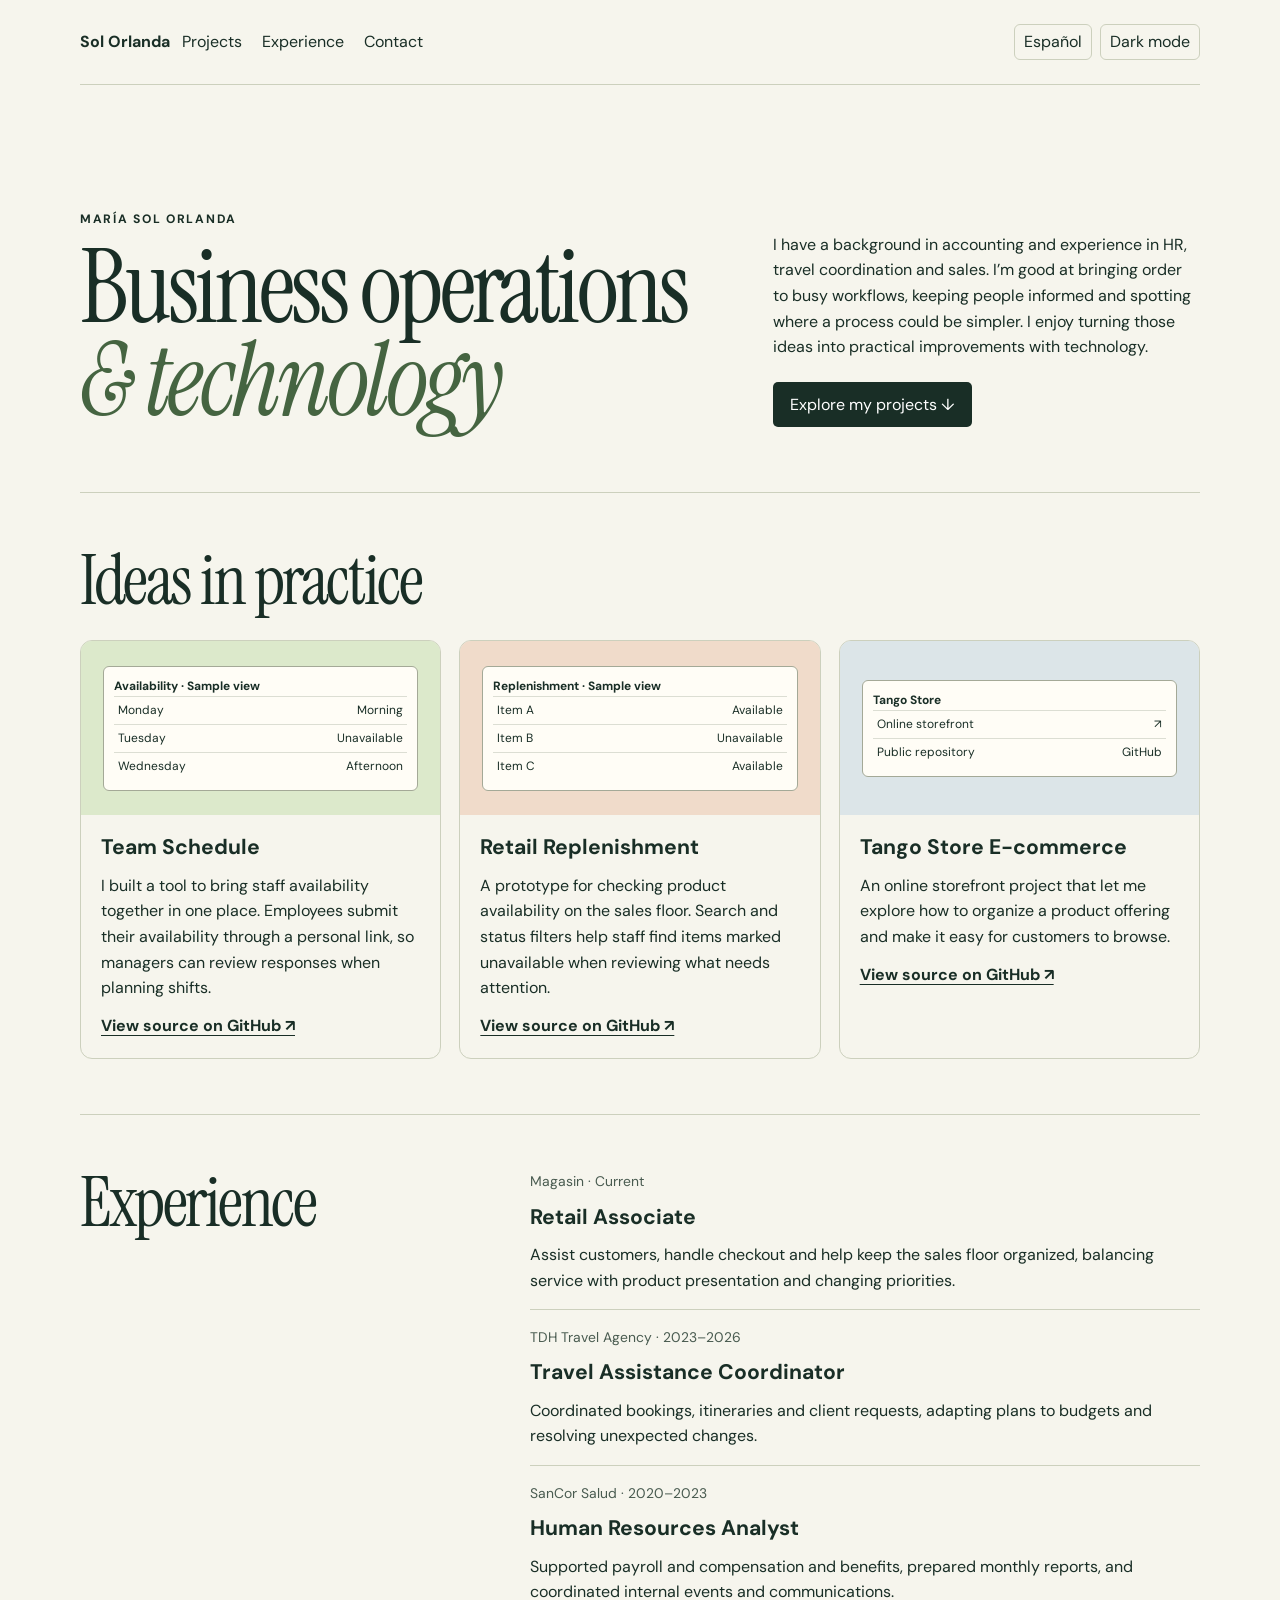
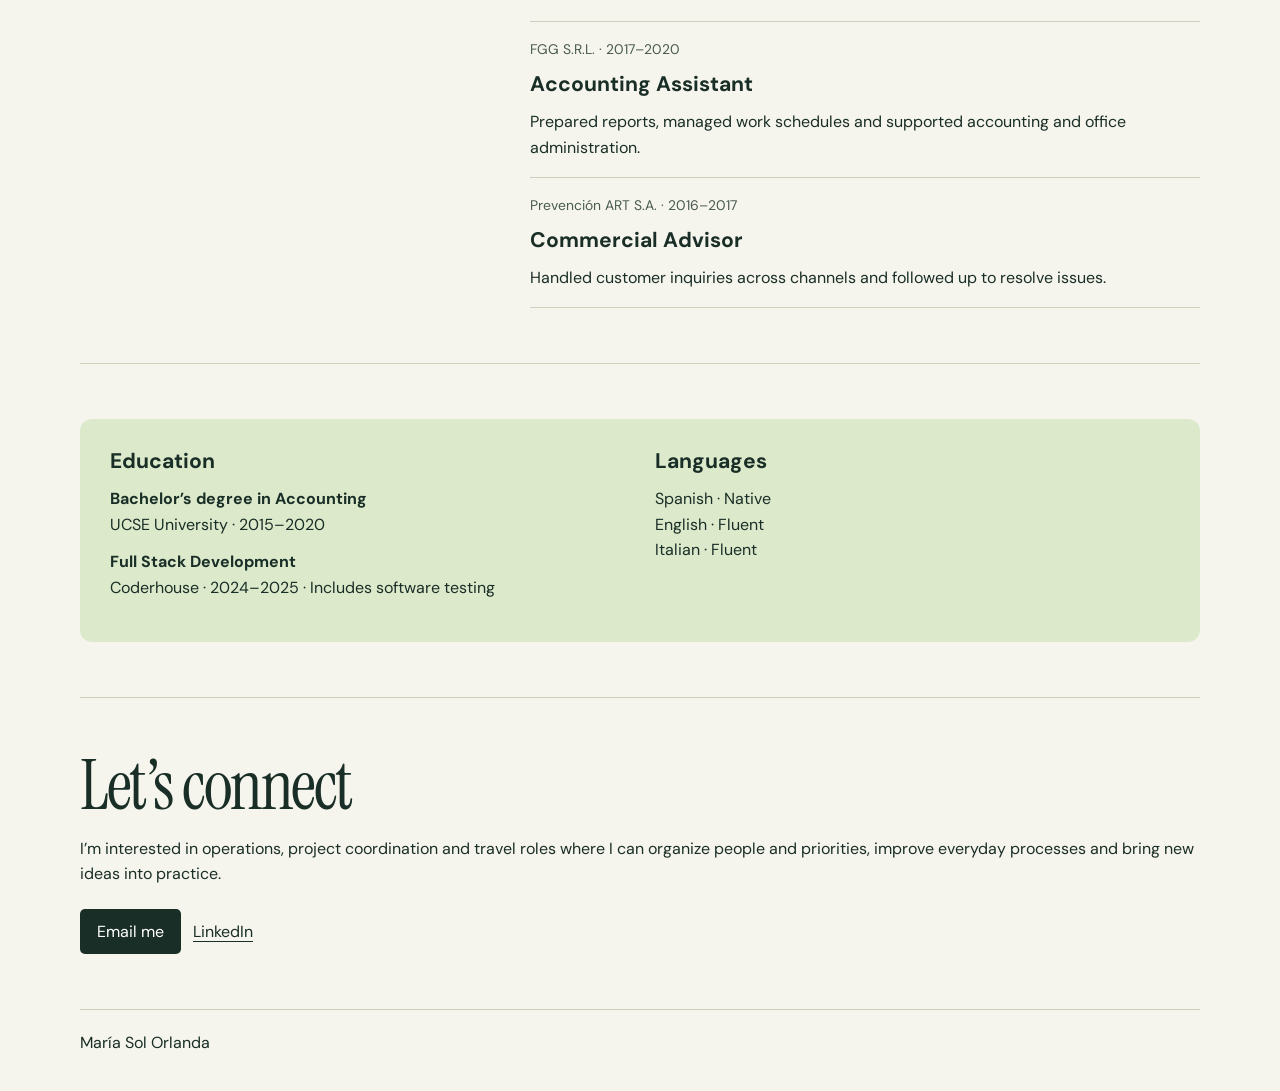
==== index.html @ 8ba1dd9d "Add portfolio index.html" ====
<!doctype html>
<html lang="en">
<head>
<meta charset="utf-8">
<meta name="viewport" content="width=device-width,initial-scale=1">
<meta name="description" content="Sol Orlanda’s portfolio in business operations, coordination and practical innovation.">
<title>Sol Orlanda | Business Operations &amp; Technology</title>
<script src="/preferences.js"></script>
<link rel="stylesheet" href="/style.css">

</head>
<body>
<nav aria-label="Main navigation"><a href="#home"><strong>Sol Orlanda</strong></a><div class="nav-links"><a href="#work">Projects</a><a href="#experience">Experience</a><a href="#contact">Contact</a></div><div class="preferences"><a id="language" href="/es/" lang="es">Español</a><button id="theme" type="button" aria-pressed="false" hidden>Dark mode</button></div></nav>
<main id="home">
<header class="hero">
<div><p class="eyebrow">María Sol Orlanda</p><h1>Business operations <em>&amp; technology</em></h1></div>
<div><p>I have a background in accounting and experience in HR, travel coordination and sales. I’m good at bringing order to busy workflows, keeping people informed and spotting where a process could be simpler. I enjoy turning those ideas into practical improvements with technology.</p><a class="button" href="#work">Explore my projects ↓</a></div>
</header>
<section id="work"><h2>Ideas in practice</h2>
<div class="projects">
<article class="project"><div class="visual"><div class="mock" aria-hidden="true"><strong>Availability · Sample view</strong><div><span>Monday</span><span>Morning</span></div><div><span>Tuesday</span><span>Unavailable</span></div><div><span>Wednesday</span><span>Afternoon</span></div></div></div><div class="details"><h3>Team Schedule</h3><p>I built a tool to bring staff availability together in one place. Employees submit their availability through a personal link, so managers can review responses when planning shifts.</p><a href="https://github.com/solorlanda/team-schedule">View source on GitHub ↗</a></div></article>
<article class="project"><div class="visual peach"><div class="mock" aria-hidden="true"><strong>Replenishment · Sample view</strong><div><span>Item A</span><span>Available</span></div><div><span>Item B</span><span>Unavailable</span></div><div><span>Item C</span><span>Available</span></div></div></div><div class="details"><h3>Retail Replenishment</h3><p>A prototype for checking product availability on the sales floor. Search and status filters help staff find items marked unavailable when reviewing what needs attention.</p><a href="https://github.com/solorlanda/mango-replenishment">View source on GitHub ↗</a></div></article>
<article class="project"><div class="visual blue"><div class="mock" aria-hidden="true"><strong>Tango Store</strong><div><span>Online storefront</span><span>↗</span></div><div><span>Public repository</span><span>GitHub</span></div></div></div><div class="details"><h3>Tango Store E-commerce</h3><p>An online storefront project that let me explore how to organize a product offering and make it easy for customers to browse.</p><a href="https://github.com/solorlanda/TangoStoreEcommerce">View source on GitHub ↗</a></div></article>
</div></section>
<section id="experience" class="experience"><div><h2>Experience</h2></div><div>
<article class="job"><p class="meta">Magasin · Current</p><h3>Retail Associate</h3><p>Assist customers, handle checkout and help keep the sales floor organized, balancing service with product presentation and changing priorities.</p></article>
<article class="job"><p class="meta">TDH Travel Agency · 2023–2026</p><h3>Travel Assistance Coordinator</h3><p>Coordinated bookings, itineraries and client requests, adapting plans to budgets and resolving unexpected changes.</p></article>
<article class="job"><p class="meta">SanCor Salud · 2020–2023</p><h3>Human Resources Analyst</h3><p>Supported payroll and compensation and benefits, prepared monthly reports, and coordinated internal events and communications.</p></article>
<article class="job"><p class="meta">FGG S.R.L. · 2017–2020</p><h3>Accounting Assistant</h3><p>Prepared reports, managed work schedules and supported accounting and office administration.</p></article>
<article class="job"><p class="meta">Prevención ART S.A. · 2016–2017</p><h3>Commercial Advisor</h3><p>Handled customer inquiries across channels and followed up to resolve issues.</p></article>
</div></section>
<section aria-label="Education and languages"><div class="credentials"><div><h3>Education</h3><p><strong>Bachelor’s degree in Accounting</strong><br>UCSE University · 2015–2020</p><p><strong>Full Stack Development</strong><br>Coderhouse · 2024–2025 · Includes software testing</p></div><div><h3>Languages</h3><p>Spanish · Native<br>English · Fluent<br>Italian · Fluent</p></div></div></section>
<section class="contact" id="contact"><h2>Let’s connect</h2><p>I’m interested in operations, project coordination and travel roles where I can organize people and priorities, improve everyday processes and bring new ideas into practice.</p><a class="button" href="mailto:solorlanda@gmail.com">Email me</a> &nbsp; <a href="https://www.linkedin.com/in/solorlandadesarrollofrontend/">LinkedIn</a></section>
</main>
<footer>María Sol Orlanda</footer>
</body>
</html>
---- style.css ----
@import url('https://fonts.googleapis.com/css2?family=DM+Sans:wght@400;500;600;700&family=Instrument+Serif:ital@0;1&display=swap');
:root{--ink:#192e26;--paper:#f6f5ed;--green:#dce9cb;--line:#ccd0bd}
*{box-sizing:border-box}body{margin:0;background:var(--paper);color:var(--ink);font:1rem/1.6 'DM Sans',sans-serif}a{color:inherit;text-underline-offset:.25em}a:focus-visible{outline:2px solid #724423;outline-offset:5px}main,nav,footer{width:min(1120px,90%);margin:auto}nav{display:flex;justify-content:space-between;gap:12px;align-items:center;padding:24px 0;border-bottom:1px solid var(--line)}nav div{display:flex;flex-wrap:wrap;gap:20px}nav a{text-decoration:none}nav a:hover{text-decoration:underline}.hero{padding:clamp(55px,10vw,125px) 0 65px;display:grid;grid-template-columns:1.55fr 1fr;align-items:end;gap:32px}h1,h2{font:400 clamp(3rem,8vw,7.4rem)/.91 'Instrument Serif',Georgia,serif;margin:0;letter-spacing:-.035em}h1 em{display:block;color:#456441}h2{font-size:clamp(2.8rem,5.5vw,5.1rem)}h3,p{margin:0 0 12px}h3{font-size:1.32rem;line-height:1.2}.eyebrow{font-size:.76rem;font-weight:700;letter-spacing:.14em;text-transform:uppercase}.button{display:inline-block;background:var(--ink);color:white;padding:10px 17px;border-radius:5px;text-decoration:none;margin-top:10px}.button:hover{background:#385b49}section{padding:55px 0;border-top:1px solid var(--line)}.projects{display:grid;grid-template-columns:repeat(3,1fr);gap:18px;margin-top:28px}.project{display:flex;flex-direction:column;border:1px solid var(--line);border-radius:12px;overflow:hidden}.visual{min-height:174px;display:grid;align-content:center;padding:22px;background:var(--green)}.visual.peach{background:#f0dbca}.visual.blue{background:#dce5e8}.mock{background:#fffdf6;border:1px solid #a4a997;border-radius:6px;padding:10px;font-size:.75rem}.mock div{display:flex;justify-content:space-between;gap:8px;padding:4px;border-top:1px solid #dcded3}.details{padding:20px;flex:1}.details a{font-weight:700}.experience{display:grid;grid-template-columns:1fr 1.6fr;gap:32px}.job{border-bottom:1px solid var(--line);padding:16px 0}.job:first-child{padding-top:0}.job p:last-child{margin-bottom:0}.meta{color:#495b50;font-size:.87rem}.credentials{display:grid;grid-template-columns:1fr 1fr;gap:30px;background:var(--green);padding:30px;border-radius:12px}.contact p{margin-top:18px}footer{padding:20px 0 35px;border-top:1px solid var(--line)}@media(max-width:760px){.hero,.experience,.projects{grid-template-columns:1fr}.visual{min-height:130px}}@media(max-width:460px){nav{align-items:flex-start}nav div{gap:8px 12px}.credentials{grid-template-columns:1fr}}

nav .preferences{margin-left:auto;gap:8px;justify-content:flex-end}
.preferences a,.preferences button{font:inherit;color:inherit;background:transparent;border:1px solid var(--line);border-radius:6px;padding:4px 9px;white-space:nowrap;cursor:pointer}
.preferences button:focus-visible{outline:2px solid currentColor;outline-offset:3px}
@media(max-width:650px){nav{flex-wrap:wrap}nav .nav-links{order:3;width:100%;gap:16px}}
:root[data-theme="dark"]{color-scheme:dark;--ink:#e6eddf;--paper:#17231d;--green:#263e30;--line:#4b5e51}
[data-theme="dark"] h1 em{color:#b8d5a5}
[data-theme="dark"] .meta{color:#bdcabc}
[data-theme="dark"] .visual.peach{background:#473429}
[data-theme="dark"] .visual.blue{background:#293b44}
[data-theme="dark"] .mock{background:#202e26;border-color:var(--line)}
[data-theme="dark"] .mock div{border-color:var(--line)}
[data-theme="dark"] .button{background:#c7ddb9;color:#17231d}
[data-theme="dark"] .button:hover{background:#dbeacb}
[data-theme="dark"] a:focus-visible{outline-color:#e9bb91}
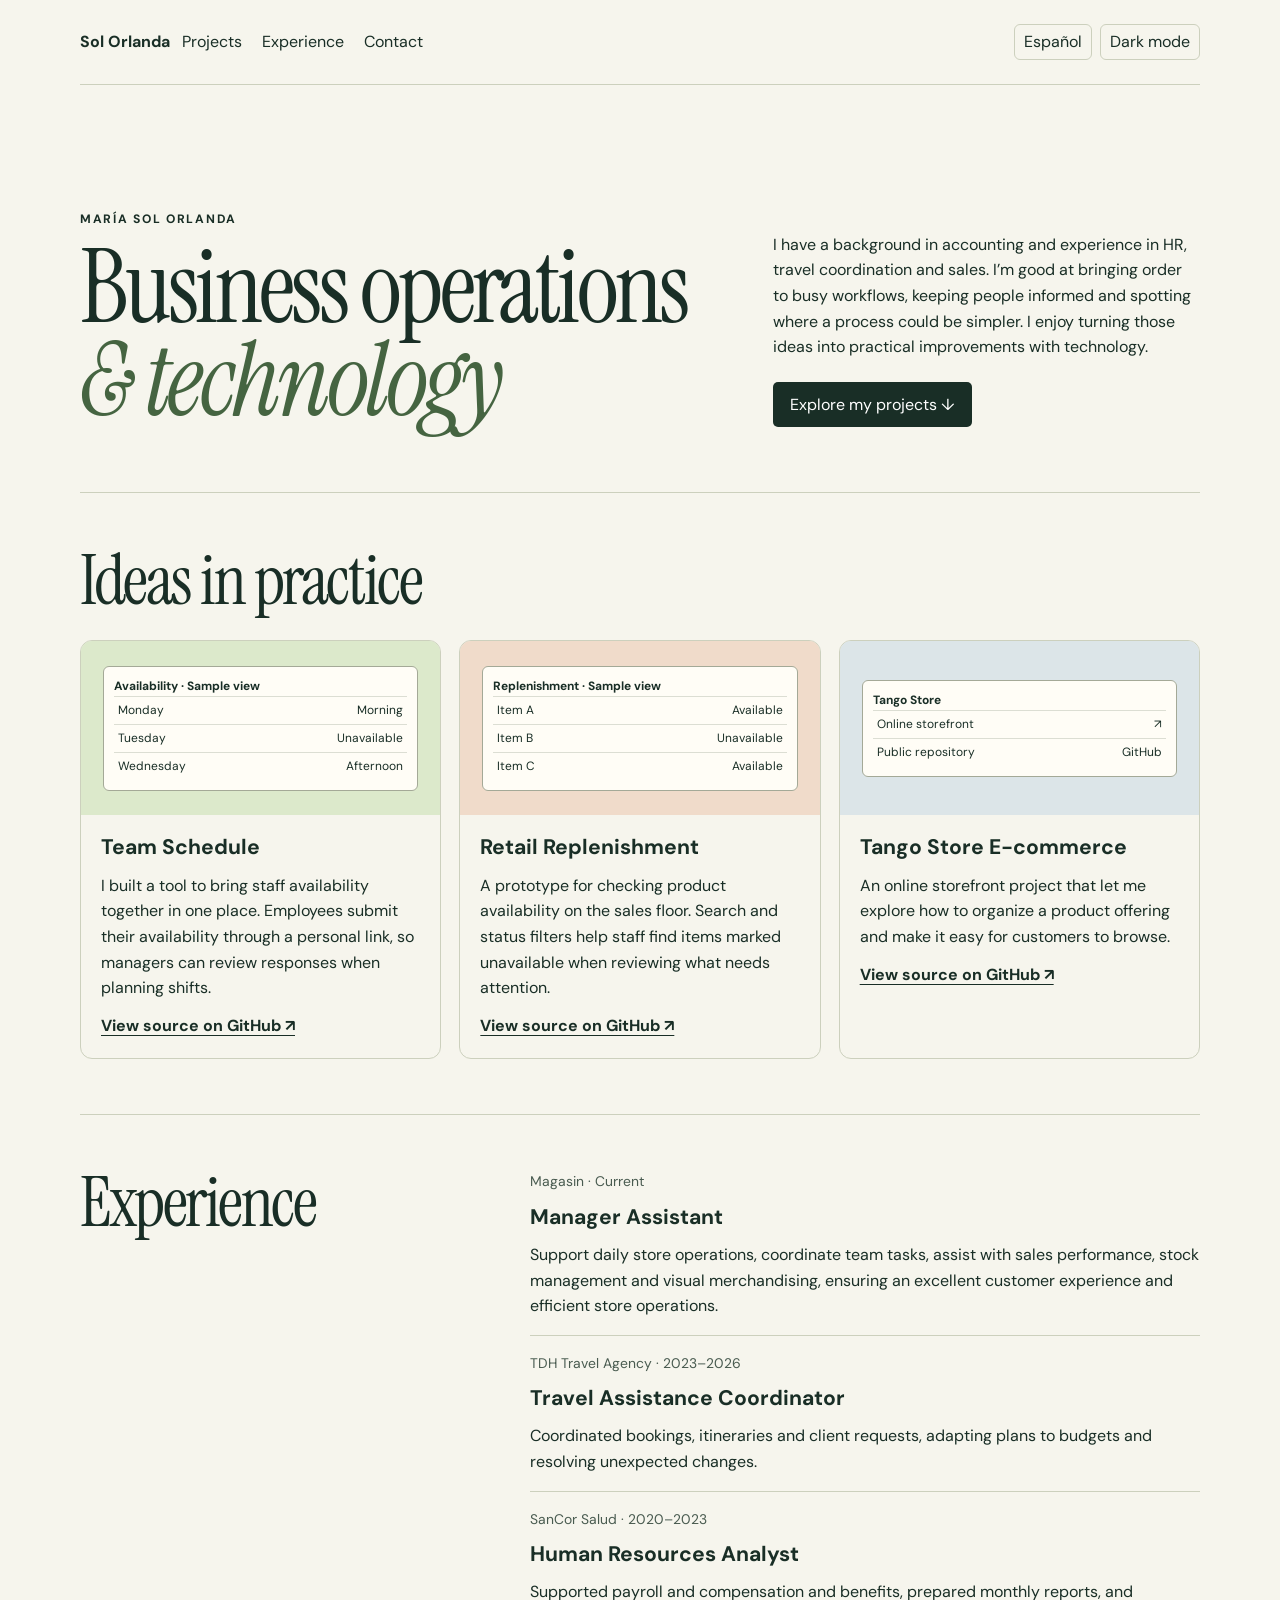
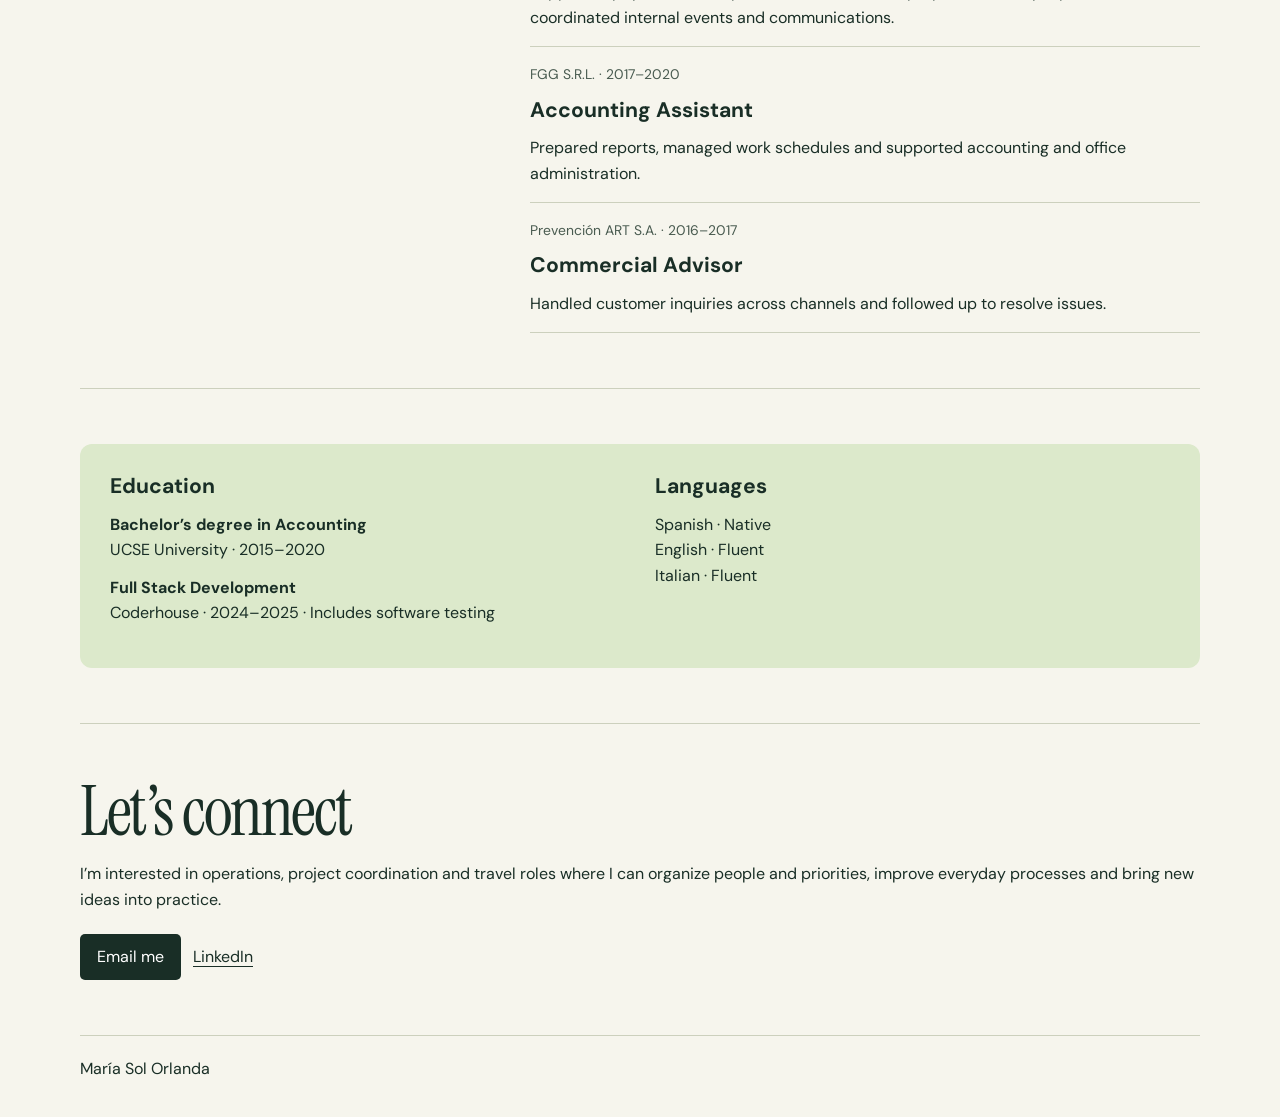
==== commit 96f61982: "Set role title to Manager Assistant" ====
--- a/index.html
+++ b/index.html
@@ -23,7 +23,7 @@
 <article class="project"><div class="visual blue"><div class="mock" aria-hidden="true"><strong>Tango Store</strong><div><span>Online storefront</span><span>↗</span></div><div><span>Public repository</span><span>GitHub</span></div></div></div><div class="details"><h3>Tango Store E-commerce</h3><p>An online storefront project that let me explore how to organize a product offering and make it easy for customers to browse.</p><a href="https://github.com/solorlanda/TangoStoreEcommerce">View source on GitHub ↗</a></div></article>
 </div></section>
 <section id="experience" class="experience"><div><h2>Experience</h2></div><div>
-<article class="job"><p class="meta">Magasin · Current</p><h3>Retail Associate</h3><p>Assist customers, handle checkout and help keep the sales floor organized, balancing service with product presentation and changing priorities.</p></article>
+<article class="job"><p class="meta">Magasin · Current</p><h3>Manager Assistant</h3><p>Support daily store operations, coordinate team tasks, assist with sales performance, stock management and visual merchandising, ensuring an excellent customer experience and efficient store operations.</p></article>
 <article class="job"><p class="meta">TDH Travel Agency · 2023–2026</p><h3>Travel Assistance Coordinator</h3><p>Coordinated bookings, itineraries and client requests, adapting plans to budgets and resolving unexpected changes.</p></article>
 <article class="job"><p class="meta">SanCor Salud · 2020–2023</p><h3>Human Resources Analyst</h3><p>Supported payroll and compensation and benefits, prepared monthly reports, and coordinated internal events and communications.</p></article>
 <article class="job"><p class="meta">FGG S.R.L. · 2017–2020</p><h3>Accounting Assistant</h3><p>Prepared reports, managed work schedules and supported accounting and office administration.</p></article>
